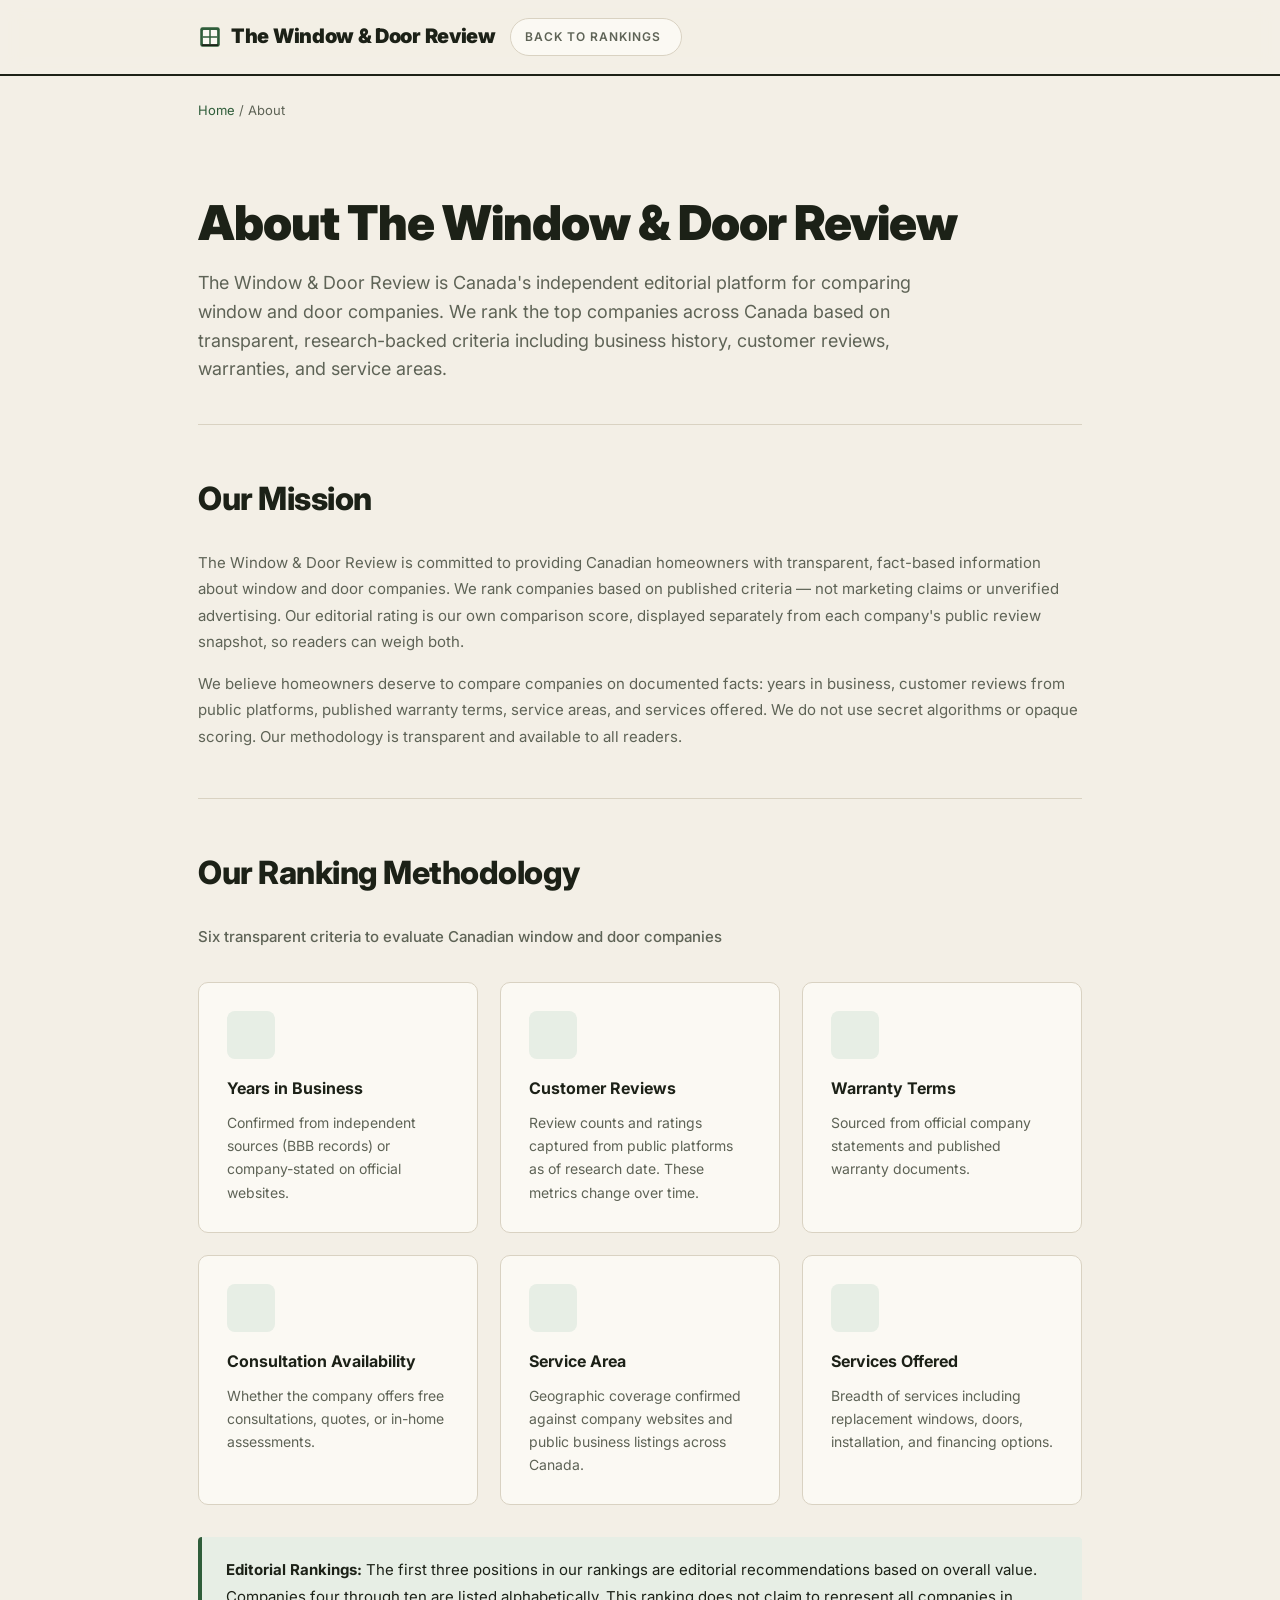
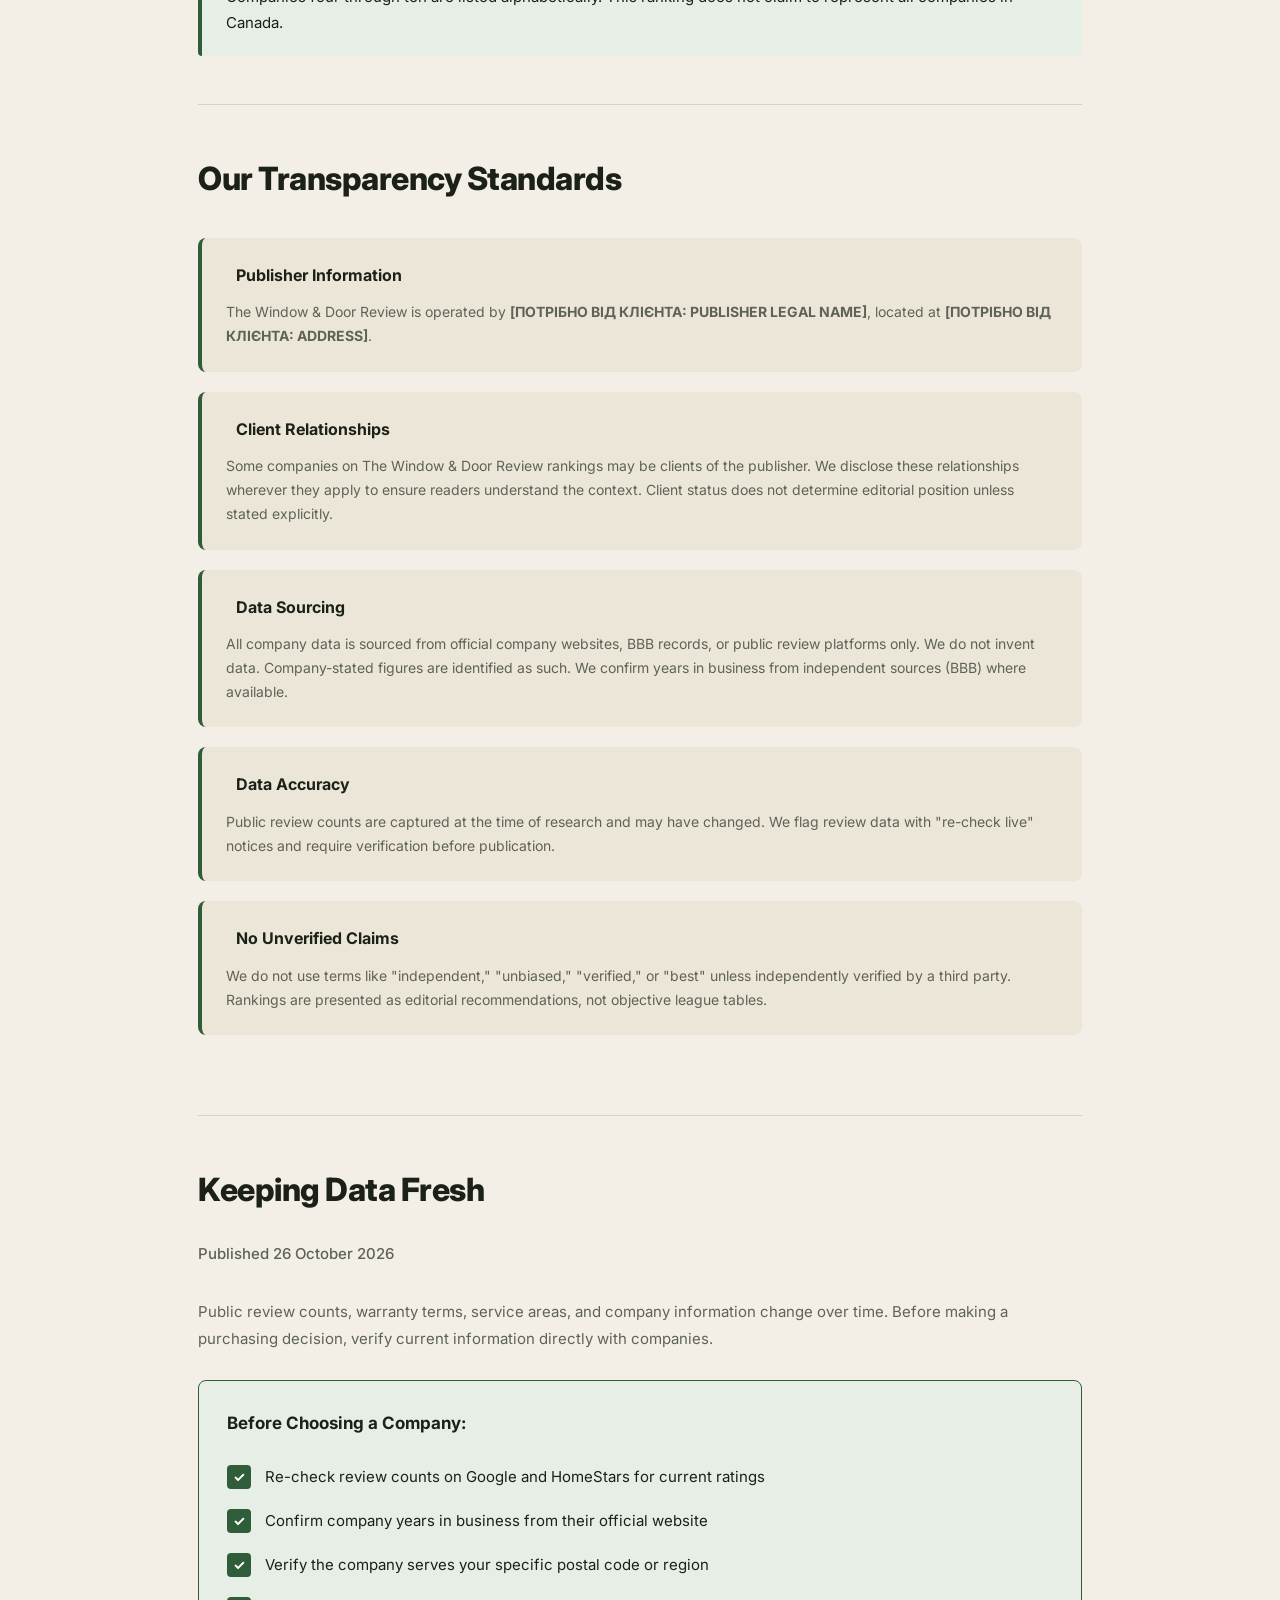
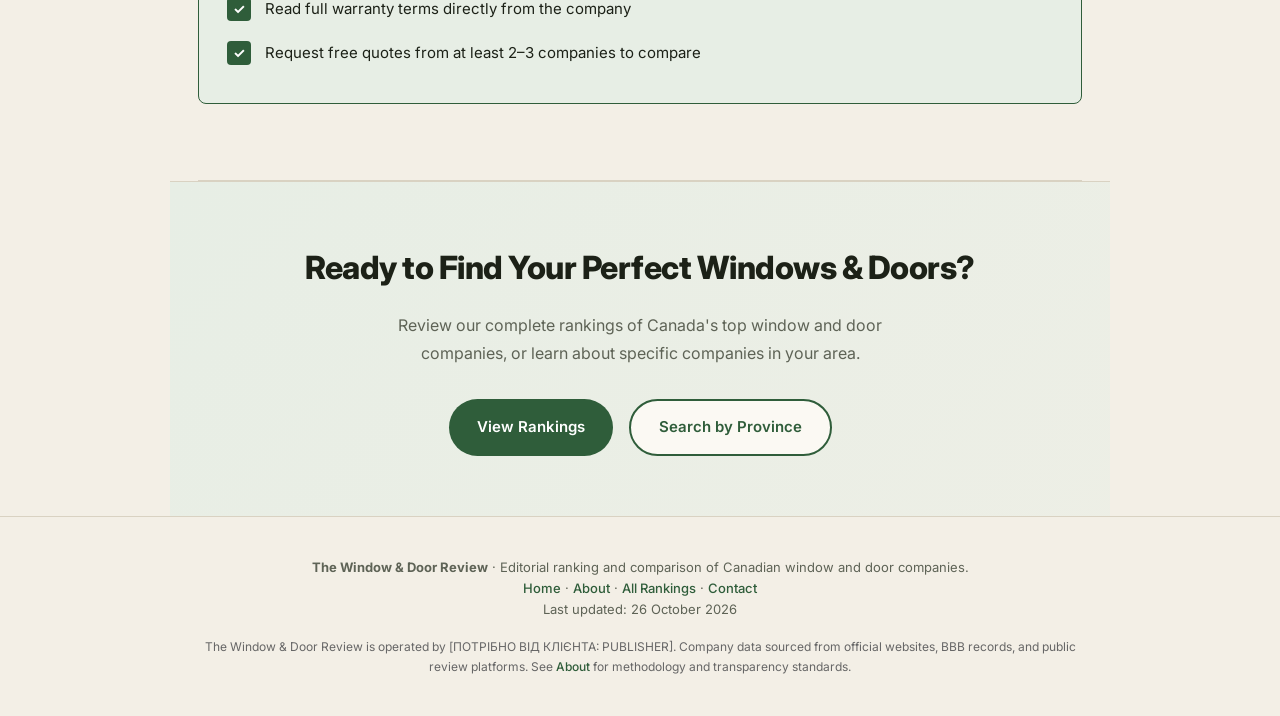
==== about.html @ e3bcaae2 "fix content AI Readiness 3" ====
<!DOCTYPE html>
<html lang="en">
<head>
<meta charset="UTF-8" />
<meta name="viewport" content="width=device-width, initial-scale=1.0" />
<title>About The Window & Door Review | Editorial Rankings for Canada</title>
<meta name="description" content="Learn about The Window & Door Review: an independent editorial platform ranking Canadian window and door companies on business history, customer reviews, warranties, and service areas." />
<meta property="og:type" content="article" />
<meta property="og:title" content="About The Window & Door Review" />
<meta property="og:description" content="Editorial mission, methodology, and transparency standards for The Window & Door Review." />
<meta property="og:image" content="https://windows-doors-review.ca/images/og-about-1200x630.jpg" />
<meta property="og:url" content="https://windows-doors-review.ca/about/" />
<meta name="twitter:card" content="summary" />
<meta name="robots" content="index, follow" />
<link rel="canonical" href="https://windows-doors-review.ca/about/" />
<link rel="icon" type="image/svg+xml" href="./FAVICON-BLACK.svg" />
<link rel="stylesheet" href="https://unicons.iconscout.com/release/v4.0.8/css/line.css" />
<link rel="stylesheet" href="css/styles.css" />
<script type="application/ld+json">
{
  "@context": "https://schema.org",
  "@graph": [
    {
      "@type": "Organization",
      "@id": "https://windows-doors-review.ca/#organization",
      "name": "The Window & Door Review",
      "url": "https://windows-doors-review.ca/",
      "logo": {
        "@type": "ImageObject",
        "url": "https://windows-doors-review.ca/FAVICON-BLACK.svg",
        "width": 64,
        "height": 64
      },
      "telephone": "[ПОТРІБНО ВІД КЛІЄНТА]",
      "email": "[ПОТРІБНО ВІД КЛІЄНТА]",
      "address": {
        "@type": "PostalAddress",
        "addressLocality": "[ПОТРІБНО ВІД КЛІЄНТА]",
        "addressRegion": "[ПОТРІБНО ВІД КЛІЄНТА]",
        "postalCode": "[ПОТРІБНО ВІД КЛІЄНТА]",
        "addressCountry": "CA"
      },
      "areaServed": {
        "@type": "Country",
        "name": "Canada"
      },
      "sameAs": ["[ПОТРІБНО ВІД КЛІЄНТА: Google Business Profile]", "[ПОТРІБНО ВІД КЛІЄНТА: LinkedIn]", "[ПОТРІБНО ВІД КЛІЄНТА: Facebook]"],
      "description": "Editorial ranking and comparison of Canadian window and door companies."
    },
    {
      "@type": "WebSite",
      "@id": "https://windows-doors-review.ca/#website",
      "name": "The Window & Door Review",
      "url": "https://windows-doors-review.ca/",
      "publisher": {
        "@id": "https://windows-doors-review.ca/#organization"
      }
    },
    {
      "@type": "WebPage",
      "@id": "https://windows-doors-review.ca/about/#webpage",
      "url": "https://windows-doors-review.ca/about/",
      "name": "About The Window & Door Review",
      "description": "Mission, methodology, and transparency standards of The Window & Door Review.",
      "isPartOf": {
        "@id": "https://windows-doors-review.ca/#website"
      },
      "datePublished": "2026-10-26",
      "dateModified": "2026-10-26",
      "author": {
        "@id": "https://windows-doors-review.ca/#organization"
      },
      "publisher": {
        "@id": "https://windows-doors-review.ca/#organization"
      },
      "breadcrumb": {
        "@id": "https://windows-doors-review.ca/about/#breadcrumb"
      }
    },
    {
      "@type": "BreadcrumbList",
      "@id": "https://windows-doors-review.ca/about/#breadcrumb",
      "itemListElement": [
        {
          "@type": "ListItem",
          "position": 1,
          "name": "Home",
          "item": "https://windows-doors-review.ca/"
        },
        {
          "@type": "ListItem",
          "position": 2,
          "name": "About",
          "item": "https://windows-doors-review.ca/about/"
        }
      ]
    }
  ]
}
</script>
</head>
<body>

<a class="skip-link" href="#page">Skip to content</a>

<!-- Masthead -->
<header class="masthead">
  <div class="shell">
    <a class="logo" href="./index.html">
      <svg xmlns="http://www.w3.org/2000/svg" viewBox="0 0 64 64" width="24" height="24" style="display: inline-block; vertical-align: -4px;">
        <rect x="6" y="6" width="52" height="52" rx="6" fill="#2f5d3a"/>
        <rect x="13" y="13" width="38" height="38" rx="2" fill="#fbf9f3"/>
        <rect x="30" y="13" width="4" height="38" fill="#2f5d3a"/>
        <rect x="13" y="30" width="38" height="4" fill="#2f5d3a"/>
        <rect x="10" y="51" width="44" height="5" rx="2" fill="#1c2117"/>
      </svg>
      The Window &amp; Door Review
    </a>
    <nav><a href="./index.html">Back to Rankings <i class="uil uil-arrow-left"></i></a></nav>
  </div>
</header>

<div class="shell" id="page">

  <!-- Breadcrumb -->
  <nav class="breadcrumb" aria-label="Breadcrumb">
    <a href="./index.html">Home</a>
    <span aria-hidden="true">/</span>
    <span>About</span>
  </nav>

  <!-- Hero -->
  <section class="page-hero">
    <h1>About The Window & Door Review</h1>
    <p class="intro">
      The Window & Door Review is Canada's independent editorial platform for comparing window and door companies. We rank the top companies across Canada based on transparent, research-backed criteria including business history, customer reviews, warranties, and service areas.
    </p>
  </section>

  <!-- Main Content -->
  <main>

    <!-- Mission Section -->
    <section class="content-section">
      <h2>Our Mission</h2>
      <p>
        The Window & Door Review is committed to providing Canadian homeowners with transparent, fact-based information about window and door companies. We rank companies based on published criteria — not marketing claims or unverified advertising. Our editorial rating is our own comparison score, displayed separately from each company's public review snapshot, so readers can weigh both.
      </p>
      <p>
        We believe homeowners deserve to compare companies on documented facts: years in business, customer reviews from public platforms, published warranty terms, service areas, and services offered. We do not use secret algorithms or opaque scoring. Our methodology is transparent and available to all readers.
      </p>
    </section>

    <!-- Methodology Section -->
    <section class="content-section">
      <div class="section-header">
        <h2>Our Ranking Methodology</h2>
        <p class="section-subtitle">Six transparent criteria to evaluate Canadian window and door companies</p>
      </div>
      
      <div class="methodology-grid">
        <div class="method-card">
          <div class="method-icon"><i class="uil uil-history-alt"></i></div>
          <h3>Years in Business</h3>
          <p>Confirmed from independent sources (BBB records) or company-stated on official websites.</p>
        </div>

        <div class="method-card">
          <div class="method-icon"><i class="uil uil-star"></i></div>
          <h3>Customer Reviews</h3>
          <p>Review counts and ratings captured from public platforms as of research date. These metrics change over time.</p>
        </div>

        <div class="method-card">
          <div class="method-icon"><i class="uil uil-shield-check"></i></div>
          <h3>Warranty Terms</h3>
          <p>Sourced from official company statements and published warranty documents.</p>
        </div>

        <div class="method-card">
          <div class="method-icon"><i class="uil uil-phone"></i></div>
          <h3>Consultation Availability</h3>
          <p>Whether the company offers free consultations, quotes, or in-home assessments.</p>
        </div>

        <div class="method-card">
          <div class="method-icon"><i class="uil uil-map-marker"></i></div>
          <h3>Service Area</h3>
          <p>Geographic coverage confirmed against company websites and public business listings across Canada.</p>
        </div>

        <div class="method-card">
          <div class="method-icon"><i class="uil uil-briefcase"></i></div>
          <h3>Services Offered</h3>
          <p>Breadth of services including replacement windows, doors, installation, and financing options.</p>
        </div>
      </div>

      <div class="methodology-note">
        <p><strong>Editorial Rankings:</strong> The first three positions in our rankings are editorial recommendations based on overall value. Companies four through ten are listed alphabetically. This ranking does not claim to represent all companies in Canada.</p>
      </div>
    </section>

    <!-- Transparency Section -->
    <section class="content-section">
      <h2>Our Transparency Standards</h2>
      
      <div class="transparency-blocks">
        <div class="trans-block">
          <h3><i class="uil uil-info-circle"></i> Publisher Information</h3>
          <p>The Window & Door Review is operated by <strong>[ПОТРІБНО ВІД КЛІЄНТА: PUBLISHER LEGAL NAME]</strong>, located at <strong>[ПОТРІБНО ВІД КЛІЄНТА: ADDRESS]</strong>.</p>
        </div>

        <div class="trans-block">
          <h3><i class="uil uil-handshake"></i> Client Relationships</h3>
          <p>Some companies on The Window & Door Review rankings may be clients of the publisher. We disclose these relationships wherever they apply to ensure readers understand the context. Client status does not determine editorial position unless stated explicitly.</p>
        </div>

        <div class="trans-block">
          <h3><i class="uil uil-database"></i> Data Sourcing</h3>
          <p>All company data is sourced from official company websites, BBB records, or public review platforms only. We do not invent data. Company-stated figures are identified as such. We confirm years in business from independent sources (BBB) where available.</p>
        </div>

        <div class="trans-block">
          <h3><i class="uil uil-exclamation-circle"></i> Data Accuracy</h3>
          <p>Public review counts are captured at the time of research and may have changed. We flag review data with "re-check live" notices and require verification before publication.</p>
        </div>

        <div class="trans-block">
          <h3><i class="uil uil-check"></i> No Unverified Claims</h3>
          <p>We do not use terms like "independent," "unbiased," "verified," or "best" unless independently verified by a third party. Rankings are presented as editorial recommendations, not objective league tables.</p>
        </div>
      </div>
    </section>

    <!-- Data Refresh Section -->
    <section class="content-section">
      <div class="section-header">
        <h2>Keeping Data Fresh</h2>
        <p class="section-subtitle">Published <time datetime="2026-10-26">26 October 2026</time></p>
      </div>
      
      <p>
        Public review counts, warranty terms, service areas, and company information change over time. Before making a purchasing decision, verify current information directly with companies.
      </p>

      <div class="checklist-card">
        <h3>Before Choosing a Company:</h3>
        <ul class="checklist">
          <li><span class="check-icon">✓</span> Re-check review counts on Google and HomeStars for current ratings</li>
          <li><span class="check-icon">✓</span> Confirm company years in business from their official website</li>
          <li><span class="check-icon">✓</span> Verify the company serves your specific postal code or region</li>
          <li><span class="check-icon">✓</span> Read full warranty terms directly from the company</li>
          <li><span class="check-icon">✓</span> Request free quotes from at least 2–3 companies to compare</li>
        </ul>
      </div>
    </section>

    <!-- CTA Section -->
    <section class="content-section cta-section">
      <h2>Ready to Find Your Perfect Windows & Doors?</h2>
      <p>Review our complete rankings of Canada's top window and door companies, or learn about specific companies in your area.</p>
      <div class="cta-buttons">
        <a href="./index.html" class="btn btn-primary">View Rankings</a>
        <a href="./index.html" class="btn btn-secondary">Search by Province</a>
      </div>
    </section>

  </main>

</div>

<footer>
  <div class="shell">
    <p>
      <strong>The Window & Door Review</strong> &middot; Editorial ranking and comparison of Canadian window and door companies.<br>
      <a href="./index.html">Home</a> &middot;
      <a href="./about.html">About</a> &middot;
      <a href="./index.html">All Rankings</a> &middot;
      <a href="./about.html">Contact</a><br>
      Last updated: <time datetime="2026-10-26">26 October 2026</time>
    </p>
    <p style="font-size: 12px; color: #666; margin-top: 16px;">
      The Window & Door Review is operated by [ПОТРІБНО ВІД КЛІЄНТА: PUBLISHER]. Company data sourced from official websites, BBB records, and public review platforms. See <a href="./about.html">About</a> for methodology and transparency standards.
    </p>
  </div>
</footer>

</body>
</html>
---- css/styles.css ----
/* ============================================
   STYLE: Editorial Paper — warm, sans-serif, timeline rows
   ============================================ */
@import url('https://fonts.googleapis.com/css2?family=Inter:wght@400;500;600;700;800;900&display=swap');

:root {
  --paper: #f3efe6;
  --paper-2: #ece6d8;
  --card: #fbf9f3;
  --ink: #1c2117;
  --muted: #5e6356;
  --faint: #8f937f;
  --line: #d9d2c2;
  --accent: #2f5d3a;
  --accent-2: #b5451b;
  --accent-soft: #e7eee5;
  --gold: #c08a1e;
  --star: #c08a1e;
  --radius: 6px;
}

* {
  box-sizing: border-box;
  margin: 0;
  padding: 0;
}

html {
  scroll-behavior: smooth;
}

.uil {
  line-height: 1;
  vertical-align: -0.1em;
}

body {
  font-family: 'Inter', system-ui, sans-serif;
  color: var(--ink);
  background: var(--paper);
  line-height: 1.65;
  -webkit-font-smoothing: antialiased;
}

a {
  color: inherit;
  text-decoration: none;
}

h1, h2, h3, h4, .serif {
  font-family: 'Inter', system-ui, sans-serif;
}

/* Keyboard focus ring for accessibility */
a:focus-visible,
button:focus-visible,
.viewp:focus-visible,
.t:focus-visible,
[tabindex]:focus-visible {
  outline: 2px solid var(--accent);
  outline-offset: 3px;
  border-radius: 4px;
}

:focus:not(:focus-visible) {
  outline: none;
}

.shell {
  max-width: 940px;
  margin: 0 auto;
  padding: 0 28px;
}

/* Skip link */
.skip-link {
  position: absolute;
  left: 12px;
  top: -48px;
  z-index: 200;
  background: var(--ink);
  color: var(--paper);
  padding: 9px 16px;
  border-radius: 8px;
  font-size: 13px;
  font-weight: 600;
  transition: top 0.15s;
}

.skip-link:focus {
  top: 12px;
}

/* ---------- Masthead ---------- */
.masthead {
  position: sticky;
  top: 0;
  z-index: 100;
  border-bottom: 2px solid var(--ink);
  background: rgba(243, 239, 230, 0.9);
  backdrop-filter: saturate(140%) blur(10px);
}

.masthead .shell {
  display: flex;
  align-items: center;
  gap: 14px;
  padding: 18px 28px;
}

.masthead .logo {
  font-family: 'Inter', sans-serif;
  font-weight: 900;
  font-size: 20px;
  letter-spacing: -0.3px;
  display: inline-flex;
  align-items: center;
  gap: 9px;
}

.masthead .logo i {
  color: var(--accent);
}

.masthead .issue {
  margin-left: auto;
  font-size: 11px;
  letter-spacing: 2px;
  text-transform: uppercase;
  color: var(--muted);
  font-weight: 600;
}

.masthead nav a {
  font-size: 12px;
  letter-spacing: 1px;
  text-transform: uppercase;
  font-weight: 600;
  color: var(--muted);
  cursor: pointer;
  transition: color 0.15s;
  display: inline-flex;
  align-items: center;
  gap: 6px;
  border: 1px solid var(--line);
  padding: 8px 14px;
  border-radius: 100px;
  background: var(--card);
}

.masthead nav a:hover {
  color: var(--accent);
  border-color: var(--accent);
}

/* ---------- Headline block ---------- */
.headline {
  padding: 56px 0 30px;
  border-bottom: 1px solid var(--line);
  text-align: center;
}

.headline .kicker {
  font-size: 12px;
  letter-spacing: 3px;
  text-transform: uppercase;
  font-weight: 700;
  color: var(--accent-2);
  margin-bottom: 18px;
  display: flex;
  align-items: center;
  gap: 10px;
}

.headline .kicker::after {
  content: '';
  flex: 1;
  height: 1px;
  background: var(--line);
}

.headline h1 {
  font-size: 56px;
  font-weight: 900;
  line-height: 1.04;
  letter-spacing: -1.5px;
}

.headline h1 em {
  font-style: italic;
  color: var(--accent);
}

.headline .standfirst {
  margin-top: 22px;
  font-size: 18px;
  color: var(--muted);
  max-width: 660px;
  margin-left: auto;
  margin-right: auto;
  font-family: 'Inter', sans-serif;
  font-weight: 400;
  line-height: 1.5;
  text-align: center;
}

.headline .byline {
  margin-top: 26px;
  display: flex;
  gap: 26px;
  flex-wrap: wrap;
  font-size: 12.5px;
  color: var(--muted);
}

.headline .byline b {
  color: var(--ink);
  font-weight: 600;
}

.headline .byline span {
  display: inline-flex;
  align-items: center;
  gap: 7px;
}

.headline .byline i {
  color: var(--accent);
}

/* ---------- Methodology / rules note ---------- */
.note-block {
  padding: 26px 0;
  border-bottom: 1px solid var(--line);
}

.note-block .inner {
  display: grid;
  grid-template-columns: 150px 1fr;
  gap: 26px;
}

.note-block .tag {
  font-family: 'Inter', sans-serif;
  font-weight: 700;
  font-size: 15px;
  color: var(--accent);
  border-left: 3px solid var(--accent);
  padding-left: 14px;
  height: fit-content;
}

.note-block p {
  font-size: 13.5px;
  color: var(--muted);
  line-height: 1.75;
}

.note-block p + p {
  margin-top: 12px;
}

.note-block strong {
  color: var(--ink);
}

.note-block ul {
  margin: 10px 0 0 0;
  padding-left: 18px;
}

.note-block li {
  font-size: 13px;
  color: var(--muted);
  line-height: 1.7;
}

/* ---------- Section label ---------- */
.section-label {
  padding: 34px 0 10px;
  display: flex;
  align-items: baseline;
  justify-content: space-between;
}

.section-label h2 {
  font-size: 15px;
  letter-spacing: 3px;
  text-transform: uppercase;
  color: var(--ink);
  font-weight: 700;
}

.section-label .count {
  font-size: 12.5px;
  color: var(--faint);
  line-height: 1.65;
  display: block;
}

.count {
  font-size: 12.5px;
  color: var(--faint);
  line-height: 1.65;
  text-align: left;
}

/* ---------- Ranked rows (CARD STYLE) ---------- */
.rows {
  padding-bottom: 10px;
  scroll-margin-top: 90px;
}

.entry {
  position: relative;
  display: grid;
  grid-template-columns: 74px 1fr 212px;
  gap: 26px;
  padding: 30px 22px;
  margin: 0 -22px;
  border-top: 1px solid var(--line);
  border-radius: 12px;
  align-items: start;
  transition: background 0.2s, box-shadow 0.2s, transform 0.2s;
}

.entry + .entry {
  border-top: 1px solid var(--line);
}

.entry:hover {
  background: var(--card);
  box-shadow: 0 10px 30px rgba(28, 33, 23, 0.08);
  transform: translateY(-2px);
  border-top-color: transparent;
  z-index: 1;
}

.entry:last-of-type {
  border-bottom: 1px solid var(--line);
}

.entry:last-of-type:hover {
  border-bottom-color: transparent;
}

.entry .rank {
  font-family: 'Inter', sans-serif;
  font-weight: 900;
  font-size: 46px;
  line-height: 0.9;
  color: var(--line);
  letter-spacing: -2px;
}

.entry .rank .hash {
  font-size: 15px;
  vertical-align: super;
  color: var(--faint);
  margin-right: 1px;
}

.entry .main {
  min-width: 0;
}

.entry .idrow {
  display: flex;
  align-items: center;
  gap: 13px;
}

.entry .badge {
  width: 44px;
  height: 44px;
  border-radius: 9px;
  flex: none;
  display: grid;
  place-items: center;
  color: #fff;
  font-weight: 700;
  font-size: 15px;
  font-family: 'Inter', sans-serif;
  box-shadow: inset 0 0 0 1px rgba(255, 255, 255, 0.15);
}

.entry h3 {
  font-size: 23px;
  font-weight: 700;
  letter-spacing: -0.4px;
  line-height: 1.1;
  margin: 0;
}

.entry .for {
  font-size: 12px;
  color: var(--muted);
  margin-top: 2px;
  font-family: 'Inter', sans-serif;
}

.entry .for b {
  color: var(--accent-2);
  font-weight: 600;
}

.entry .pick-flag {
  display: inline-block;
  margin-left: 10px;
  vertical-align: 3px;
  font-size: 10px;
  font-weight: 700;
  letter-spacing: 1.5px;
  text-transform: uppercase;
  color: var(--paper);
  background: var(--accent);
  padding: 3px 9px;
  border-radius: 3px;
}

.entry .excerpt {
  font-size: 14px;
  color: var(--muted);
  line-height: 1.7;
  margin-top: 14px;
}

/* Trust chips */
.entry .chips {
  margin-top: 14px;
  display: flex;
  flex-wrap: wrap;
  gap: 8px;
  list-style: none;
  padding: 0;
}

.entry .chips .chip {
  font-size: 11.5px;
  font-weight: 600;
  color: var(--ink);
  background: var(--card);
  border: 1px solid var(--line);
  padding: 5px 11px;
  border-radius: 5px;
  display: inline-flex;
  align-items: center;
  gap: 6px;
}

.entry .chips .chip i {
  color: var(--accent-2);
}

/* Highlight strip */
.entry .highlight {
  margin-top: 14px;
  display: flex;
  gap: 10px;
  align-items: flex-start;
  font-size: 12.5px;
  font-weight: 500;
  color: var(--ink);
  background: var(--accent-soft);
  border-left: 3px solid var(--accent);
  border-radius: 0 6px 6px 0;
  padding: 11px 14px;
}

.entry .highlight i {
  color: var(--gold);
  font-size: 15px;
  margin-top: 1px;
  flex: none;
}

/* Services as inline tags */
.entry .tags {
  margin-top: 14px;
  display: flex;
  flex-wrap: wrap;
  gap: 7px;
  list-style: none;
  padding: 0;
}

.entry .tags .t {
  font-size: 11.5px;
  font-weight: 500;
  color: var(--ink);
  background: var(--accent-soft);
  border: 1px solid var(--line);
  padding: 4px 10px;
  border-radius: 100px;
  cursor: pointer;
  display: inline-flex;
  align-items: center;
  gap: 5px;
  transition: background 0.15s, border-color 0.15s, color 0.15s;
}

.entry .tags .t i {
  color: var(--accent);
}

.entry .tags .t:hover,
.entry .tags .t.active {
  background: var(--accent);
  color: #fff;
  border-color: var(--accent);
}

.entry .tags .t:hover i,
.entry .tags .t.active i {
  color: #fff;
}

.entry .foot {
  margin-top: 18px;
  display: flex;
  align-items: center;
  gap: 18px;
}

.entry .viewp {
  font-size: 12.5px;
  font-weight: 600;
  color: var(--accent);
  cursor: pointer;
  border-bottom: 1px solid var(--accent);
  padding-bottom: 1px;
  transition: opacity 0.15s;
}

.entry .viewp:hover {
  opacity: 0.65;
}

.entry .visit {
  font-family: 'Inter', sans-serif;
  font-size: 12.5px;
  font-weight: 600;
  color: var(--ink);
  cursor: pointer;
  display: inline-flex;
  align-items: center;
  gap: 5px;
  background: none;
  border: none;
  border-bottom: 1px solid var(--line);
  padding: 0 0 1px;
  margin: 0;
  line-height: inherit;
  transition: color 0.15s, border-color 0.15s;
}

.entry .visit:hover {
  color: var(--accent-2);
  border-color: var(--accent-2);
}

/* Right column — scores panel */
.entry .scorecol {
  border-left: 1px solid var(--line);
  padding-left: 22px;
}

.scoreblock {
  margin-bottom: 16px;
}

.scoreblock:last-child {
  margin-bottom: 0;
}

.scoreblock .k {
  font-size: 10px;
  letter-spacing: 1.5px;
  text-transform: uppercase;
  font-weight: 700;
  color: var(--faint);
  margin-bottom: 4px;
}

.scoreblock.ed .k {
  color: var(--accent-2);
}

.scoreblock .num {
  font-family: 'Inter', sans-serif;
  font-weight: 900;
  font-size: 34px;
  line-height: 1;
  color: var(--ink);
}

.scoreblock.ed .num {
  color: var(--accent);
}

.scoreblock .sub {
  font-size: 11.5px;
  color: var(--muted);
  margin-top: 4px;
}

.scoreblock .stars {
  color: var(--star);
  font-size: 12px;
  letter-spacing: 1px;
  margin-left: 2px;
}

/* Progress bar under each score (0–5 scale) */
.scoreblock .bar {
  height: 4px;
  border-radius: 100px;
  background: var(--line);
  margin-top: 8px;
  overflow: hidden;
}

.scoreblock .bar > span {
  display: block;
  height: 100%;
  border-radius: 100px;
  width: 0;
  background: var(--faint);
  transition: width 0.9s cubic-bezier(0.2, 0.7, 0.2, 1);
}

.scoreblock.ed .bar > span {
  background: linear-gradient(90deg, var(--accent), var(--accent-2));
}

.entry.lead {
  background: linear-gradient(90deg, var(--card), transparent 85%);
}

.entry.lead:hover {
  background: var(--card);
}

.entry.lead .rank {
  color: var(--accent);
}

.entry.lead .scorecol {
  border-left-color: var(--accent);
}

/* Clickable company name -> profile */
.entry h3 a {
  color: inherit;
  display: inline;
  transition: color 0.15s;
}

.entry h3 a:hover {
  color: var(--accent);
}

.entry .foot .arrow {
  transition: transform 0.15s;
}

.entry .viewp:hover .arrow,
.entry .visit:hover .arrow {
  transform: translateX(2px);
}

/* ---------- Promo strip ---------- */
.promo-strip {
  margin: 10px 0;
  padding: 26px 28px;
  border-radius: var(--radius);
  background: var(--accent);
  color: var(--paper);
  display: flex;
  align-items: center;
  gap: 22px;
  flex-wrap: wrap;
}

.promo-strip .pico {
  width: 48px;
  height: 48px;
  border-radius: 10px;
  display: grid;
  place-items: center;
  flex: none;
  background: rgba(255, 255, 255, 0.14);
  font-size: 22px;
}

.promo-strip h3 {
  font-size: 20px;
  font-weight: 700;
  color: var(--paper);
  margin: 0;
}

.promo-strip p {
  font-size: 13px;
  color: rgba(243, 239, 230, 0.78);
  margin-top: 2px;
  margin: 0;
}

.promo-strip .pbtn {
  margin-left: auto;
  cursor: pointer;
  border: none;
  font-family: 'Inter', sans-serif;
  font-size: 12.5px;
  font-weight: 700;
  letter-spacing: 0.5px;
  color: var(--accent);
  background: var(--paper);
  padding: 12px 22px;
  border-radius: 100px;
  display: inline-flex;
  align-items: center;
  gap: 7px;
  transition: transform 0.15s;
}

.promo-strip .pbtn:hover {
  transform: translateY(-2px);
}

/* ---------- Verify + closing CTA ---------- */
.verify-block {
  margin-top: 10px;
  padding: 22px 0;
  border-top: 1px solid var(--line);
  font-size: 12.5px;
  color: var(--muted);
  line-height: 1.75;
}

.verify-block strong {
  color: var(--ink);
}

.closing {
  margin: 36px 0 70px;
  padding: 40px;
  border-radius: var(--radius);
  background: var(--ink);
  color: var(--paper);
  display: flex;
  align-items: center;
  gap: 28px;
  flex-wrap: wrap;
}

.closing h3 {
  font-family: 'Inter', sans-serif;
  font-size: 27px;
  font-weight: 800;
  color: var(--paper);
  letter-spacing: -0.4px;
  margin: 0 0 8px;
}

.closing p {
  font-size: 14px;
  color: rgba(243, 239, 230, 0.72);
  margin-top: 0;
  margin: 0;
  max-width: 520px;
}

.closing .cbtn {
  margin-left: auto;
  cursor: pointer;
  white-space: nowrap;
  font-weight: 700;
  font-size: 14px;
  color: var(--ink);
  background: var(--gold);
  padding: 15px 28px;
  border-radius: 100px;
  border: none;
  display: inline-flex;
  align-items: center;
  gap: 8px;
  transition: transform 0.15s;
  text-decoration: none;
}

.closing .cbtn:hover {
  transform: translateY(-2px);
}

/* ---------- Responsive ---------- */
@media (max-width: 820px) {
  .headline h1 {
    font-size: 42px;
  }

  .entry {
    grid-template-columns: 54px 1fr;
    gap: 16px;
  }

  .entry .rank {
    font-size: 34px;
  }

  .entry .scorecol {
    grid-column: 1 / -1;
    border-left: none;
    padding-left: 0;
    border-top: 1px solid var(--line);
    padding-top: 16px;
    margin-top: 4px;
    display: flex;
    gap: 32px;
  }

  .note-block .inner {
    grid-template-columns: 1fr;
    gap: 10px;
  }

  .promo-strip,
  .closing {
    flex-direction: column;
    align-items: flex-start;
  }

  .promo-strip .pbtn,
  .closing .cbtn {
    margin-left: 0;
  }
}

@media (max-width: 520px) {
  .shell {
    padding: 0 18px;
  }

  .headline {
    padding: 38px 0 24px;
  }

  .headline h1 {
    font-size: 31px;
  }

  .masthead .shell {
    padding: 14px 16px;
  }

  .masthead nav a {
    padding: 7px 11px;
    font-size: 11px;
  }

  .masthead .issue {
    display: none;
  }

  .entry {
    grid-template-columns: 44px 1fr;
    gap: 16px;
    padding: 24px 16px;
    margin: 0 -16px;
  }
}

@media (prefers-reduced-motion: reduce) {
  html {
    scroll-behavior: auto;
  }

  * {
    transition: none !important;
    animation: none !important;
  }
}

/* ============================================
   FOOTER
   ============================================ */
footer {
  background: var(--paper);
  border-top: 1px solid var(--line);
  padding: 40px 0;
  text-align: center;
  font-size: 13px;
  color: var(--muted);
  line-height: 1.65;
}

footer .shell {
  text-align: center;
}

footer a {
  color: var(--accent);
  text-decoration: none;
  font-weight: 500;
}

footer a:hover {
  text-decoration: underline;
}

footer p {
  margin: 0;
}

footer p + p {
  margin-top: 12px;
}

/* ============================================
   ABOUT PAGE STYLES
   ============================================ */

/* Page Hero Section */
.page-hero {
  padding: 52px 0 40px;
  border-bottom: 1px solid var(--line);
}

.page-hero h1 {
  font-size: 48px;
  font-weight: 900;
  line-height: 1.08;
  letter-spacing: -1px;
  color: var(--ink);
  margin-bottom: 20px;
}

.page-hero .intro {
  font-size: 18px;
  line-height: 1.6;
  color: var(--muted);
  max-width: 720px;
}

/* Content Sections */
.content-section {
  padding: 48px 0;
  border-bottom: 1px solid var(--line);
}

.content-section:last-of-type {
  border-bottom: none;
}

.content-section h2 {
  font-size: 32px;
  font-weight: 800;
  letter-spacing: -0.5px;
  color: var(--ink);
  margin-bottom: 24px;
}

.content-section p {
  font-size: 15px;
  line-height: 1.75;
  color: var(--muted);
  margin-bottom: 16px;
}

.content-section p:last-child {
  margin-bottom: 0;
}

/* Section Header with Subtitle */
.section-header {
  margin-bottom: 32px;
}

.section-subtitle {
  font-size: 16px;
  color: var(--accent);
  margin-top: 12px !important;
  font-weight: 500;
}

/* Methodology Grid */
.methodology-grid {
  display: grid;
  grid-template-columns: repeat(auto-fit, minmax(280px, 1fr));
  gap: 22px;
  margin: 32px 0;
}

.method-card {
  padding: 28px;
  background: var(--card);
  border: 1px solid var(--line);
  border-radius: 10px;
  transition: all 0.3s ease;
}

.method-card:hover {
  box-shadow: 0 8px 24px rgba(28, 33, 23, 0.1);
  transform: translateY(-4px);
  border-color: var(--accent);
}

.method-icon {
  width: 48px;
  height: 48px;
  background: var(--accent-soft);
  border-radius: 8px;
  display: flex;
  align-items: center;
  justify-content: center;
  font-size: 24px;
  color: var(--accent);
  margin-bottom: 16px;
}

.method-card h3 {
  font-size: 16px;
  font-weight: 700;
  color: var(--ink);
  margin-bottom: 10px;
  margin: 0 0 10px 0;
}

.method-card p {
  font-size: 14px;
  color: var(--muted);
  line-height: 1.65;
  margin: 0;
}

/* Methodology Note */
.methodology-note {
  background: var(--accent-soft);
  border-left: 4px solid var(--accent);
  padding: 20px 24px;
  border-radius: 4px;
  margin-top: 32px;
}

.methodology-note p {
  font-size: 15px;
  color: var(--ink);
  margin: 0;
}

/* Transparency Blocks */
.transparency-blocks {
  display: grid;
  gap: 20px;
  margin: 32px 0;
}

.trans-block {
  padding: 24px;
  background: var(--paper-2);
  border-radius: 8px;
  border-left: 4px solid var(--accent);
  transition: all 0.2s ease;
}

.trans-block:hover {
  background: var(--card);
}

.trans-block h3 {
  display: flex;
  align-items: center;
  gap: 10px;
  font-size: 16px;
  font-weight: 700;
  color: var(--ink);
  margin: 0 0 12px 0;
}

.trans-block h3 i {
  font-size: 20px;
  color: var(--accent);
  flex-shrink: 0;
}

.trans-block p {
  font-size: 14px;
  color: var(--muted);
  line-height: 1.7;
  margin: 0;
}

/* Checklist Card */
.checklist-card {
  background: var(--accent-soft);
  border: 1px solid var(--accent);
  border-radius: 8px;
  padding: 28px;
  margin: 28px 0;
}

.checklist-card h3 {
  font-size: 17px;
  font-weight: 700;
  color: var(--ink);
  margin-bottom: 18px;
}

.checklist {
  list-style: none;
  padding: 0;
  margin: 0;
}

.checklist li {
  display: flex;
  align-items: flex-start;
  gap: 14px;
  padding: 10px 0;
  font-size: 15px;
  color: var(--ink);
  line-height: 1.6;
}

.check-icon {
  flex-shrink: 0;
  width: 24px;
  height: 24px;
  background: var(--accent);
  color: white;
  border-radius: 4px;
  display: flex;
  align-items: center;
  justify-content: center;
  font-size: 14px;
  font-weight: bold;
}

/* Contact Block */
.contact-block {
  display: grid;
  grid-template-columns: repeat(auto-fit, minmax(250px, 1fr));
  gap: 24px;
  margin: 32px 0;
}

.contact-item {
  display: flex;
  gap: 16px;
  padding: 20px;
  background: var(--card);
  border: 1px solid var(--line);
  border-radius: 8px;
  transition: all 0.2s ease;
}

.contact-item:hover {
  box-shadow: 0 4px 12px rgba(28, 33, 23, 0.08);
  border-color: var(--accent);
}

.contact-item i {
  font-size: 28px;
  color: var(--accent);
  flex-shrink: 0;
  margin-top: 2px;
}

.contact-item h4 {
  font-size: 15px;
  font-weight: 700;
  color: var(--ink);
  margin: 0 0 6px 0;
}

.contact-item p {
  font-size: 14px;
  color: var(--muted);
  margin: 0;
  line-height: 1.6;
}

.contact-item a {
  color: var(--accent);
  font-weight: 500;
  text-decoration: none;
  transition: color 0.15s;
}

.contact-item a:hover {
  color: var(--accent-2);
  text-decoration: underline;
}

/* CTA Section */
.cta-section {
  text-align: center;
  padding: 60px 0;
  background: linear-gradient(135deg, var(--accent-soft) 0%, rgba(231, 238, 229, 0.5) 100%);
  margin: 0 -28px;
  padding: 60px 28px;
  border-top: 1px solid var(--line);
  border-bottom: none;
}

.cta-section h2 {
  color: var(--ink);
  margin-bottom: 16px;
}

.cta-section > p {
  font-size: 16px;
  color: var(--muted);
  margin-bottom: 32px;
  max-width: 560px;
  margin-left: auto;
  margin-right: auto;
}

.cta-buttons {
  display: flex;
  gap: 16px;
  justify-content: center;
  flex-wrap: wrap;
}

.btn {
  font-family: 'Inter', system-ui, sans-serif;
  font-size: 15px;
  font-weight: 600;
  padding: 14px 28px;
  border-radius: 100px;
  text-decoration: none;
  transition: all 0.2s ease;
  cursor: pointer;
  border: none;
  display: inline-flex;
  align-items: center;
  gap: 8px;
}

.btn-primary {
  background: var(--accent);
  color: white;
}

.btn-primary:hover {
  background: #1f4d2a;
  transform: translateY(-2px);
  box-shadow: 0 6px 16px rgba(47, 93, 58, 0.3);
}

.btn-secondary {
  background: var(--card);
  color: var(--accent);
  border: 2px solid var(--accent);
}

.btn-secondary:hover {
  background: var(--accent);
  color: white;
  transform: translateY(-2px);
}

/* Breadcrumb */
.breadcrumb {
  padding: 24px 0;
  font-size: 13px;
  color: var(--muted);
}

.breadcrumb a {
  color: var(--accent);
  text-decoration: none;
  transition: color 0.15s;
}

.breadcrumb a:hover {
  color: var(--accent-2);
  text-decoration: underline;
}

/* Responsive */
@media (max-width: 768px) {
  .page-hero h1 {
    font-size: 36px;
  }

  .page-hero .intro {
    font-size: 16px;
  }

  .content-section {
    padding: 36px 0;
  }

  .content-section h2 {
    font-size: 26px;
  }

  .methodology-grid {
    grid-template-columns: 1fr;
  }

  .contact-block {
    grid-template-columns: 1fr;
  }

  .cta-buttons {
    flex-direction: column;
    align-items: center;
  }

  .btn {
    width: 100%;
    justify-content: center;
  }

  .cta-section {
    margin: 0 -18px;
    padding: 40px 18px;
  }
}

@media (max-width: 520px) {
  .page-hero {
    padding: 36px 0 28px;
  }

  .page-hero h1 {
    font-size: 28px;
  }

  .page-hero .intro {
    font-size: 15px;
  }

  .content-section {
    padding: 28px 0;
  }

  .content-section h2 {
    font-size: 22px;
  }

  .method-card,
  .checklist-card,
  .trans-block,
  .contact-item {
    padding: 20px;
  }

  .methodology-grid {
    gap: 16px;
  }

  .method-icon {
    width: 40px;
    height: 40px;
    font-size: 20px;
  }
}


/* ============================================
   FAQ ACCORDION
   ============================================ */
#faq {
  padding: 40px 0;
}

#faq h2 {
  font-size: 28px;
  font-weight: 900;
  letter-spacing: -0.5px;
  margin-bottom: 12px;
}

#faq > p {
  font-size: 14px;
  color: var(--muted);
  line-height: 1.65;
  max-width: 660px;
  margin-bottom: 24px;
}

.faq-accordion {
  display: flex;
  flex-direction: column;
  gap: 12px;
  margin: 20px 0;
}

.faq-accordion details {
  border: none;
  border-radius: 8px;
  background: var(--paper-2);
  overflow: hidden;
  padding: 0;
  transition: background-color 0.2s ease, box-shadow 0.2s ease;
}

.faq-accordion details:hover {
  background-color: #e0d9ca;
  box-shadow: 0 2px 8px rgba(28, 33, 23, 0.08);
}

.faq-accordion summary {
  list-style: none;
  cursor: pointer;
  padding: 16px 20px;
  font-weight: 600;
  font-size: 15px;
  color: var(--ink);
  display: flex;
  align-items: center;
  justify-content: space-between;
  user-select: none;
  transition: color 0.2s ease;
  background: transparent;
}

.faq-accordion summary:hover {
  color: var(--accent);
}

.faq-accordion summary::after {
  content: '▼';
  font-size: 12px;
  color: var(--muted);
  transition: transform 0.2s ease;
  flex-shrink: 0;
  display: inline-block;
}

.faq-accordion details[open] summary::after {
  transform: rotate(180deg);
}

.faq-accordion details[open] summary {
  color: var(--ink);
  border-bottom: none;
}

.faq-answer {
  padding: 0 20px 16px 20px;
  font-size: 14px;
  color: var(--muted);
  line-height: 1.65;
}

.faq-answer p {
  margin: 0;
}

.faq-answer p + p {
  margin-top: 12px;
}
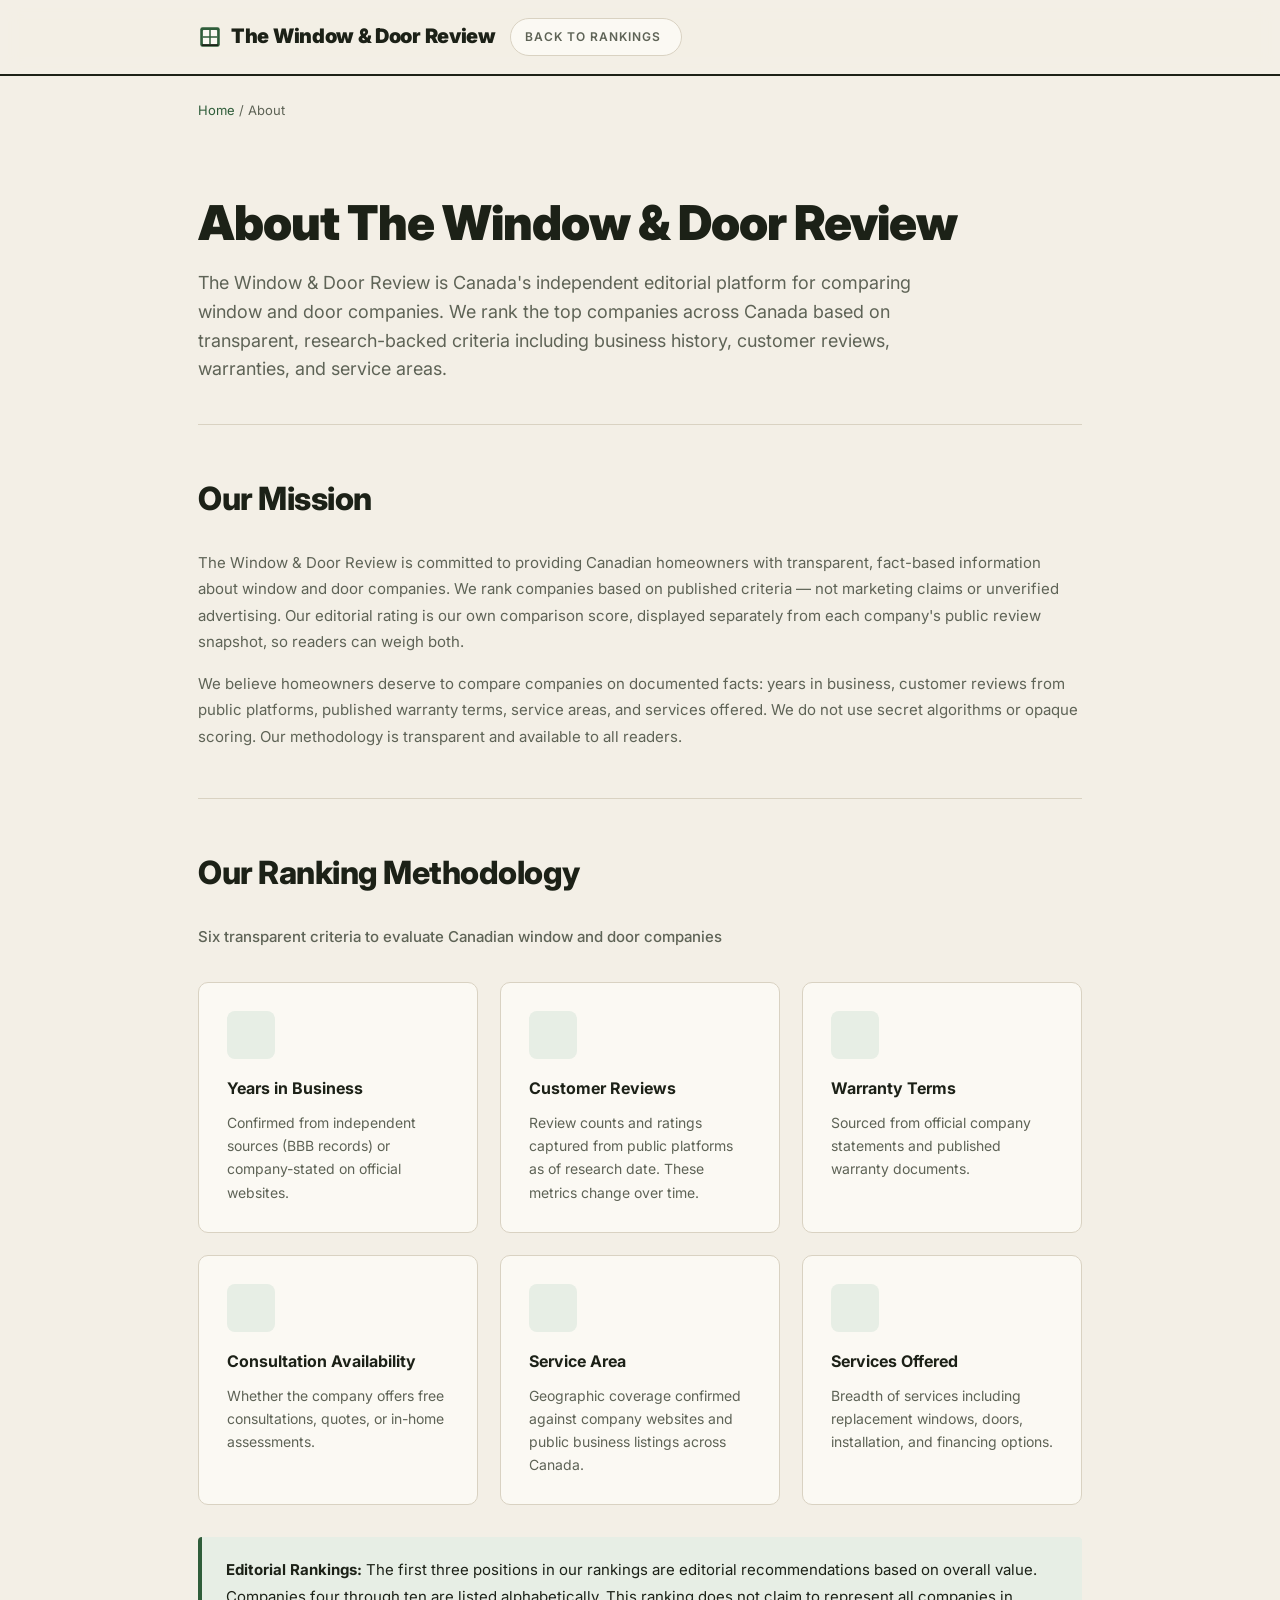
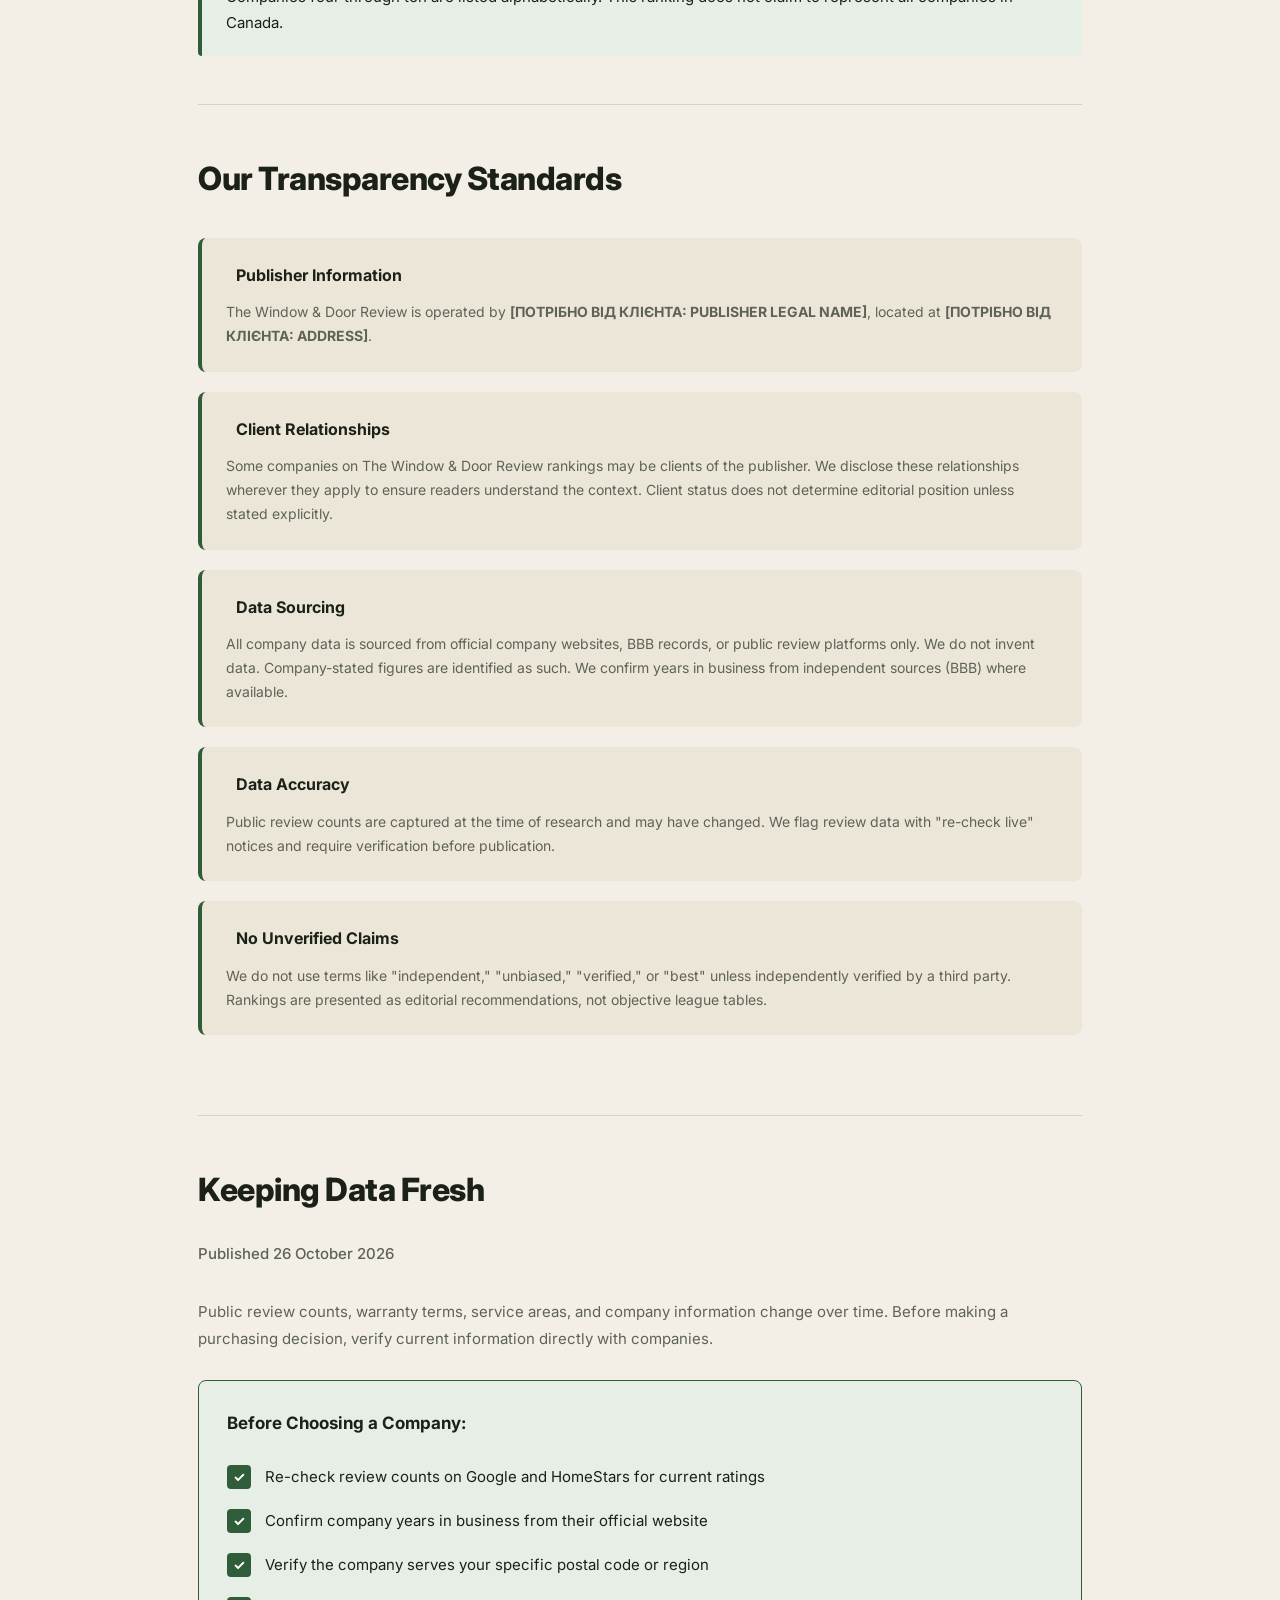
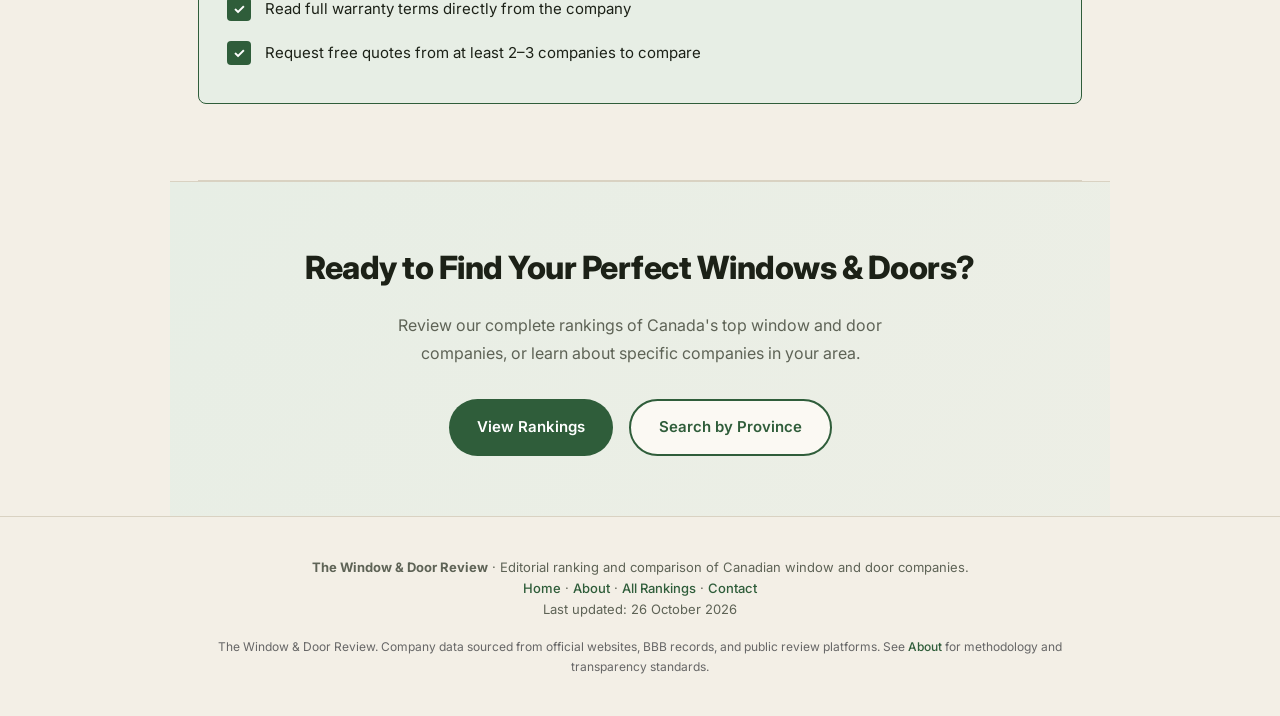
==== commit 8922586f: "fix content AI Readiness 4" ====
--- a/about.html
+++ b/about.html
@@ -281,7 +281,7 @@
       Last updated: <time datetime="2026-10-26">26 October 2026</time>
     </p>
     <p style="font-size: 12px; color: #666; margin-top: 16px;">
-      The Window & Door Review is operated by [ПОТРІБНО ВІД КЛІЄНТА: PUBLISHER]. Company data sourced from official websites, BBB records, and public review platforms. See <a href="./about.html">About</a> for methodology and transparency standards.
+      The Window & Door Review. Company data sourced from official websites, BBB records, and public review platforms. See <a href="./about.html">About</a> for methodology and transparency standards.
     </p>
   </div>
 </footer>
